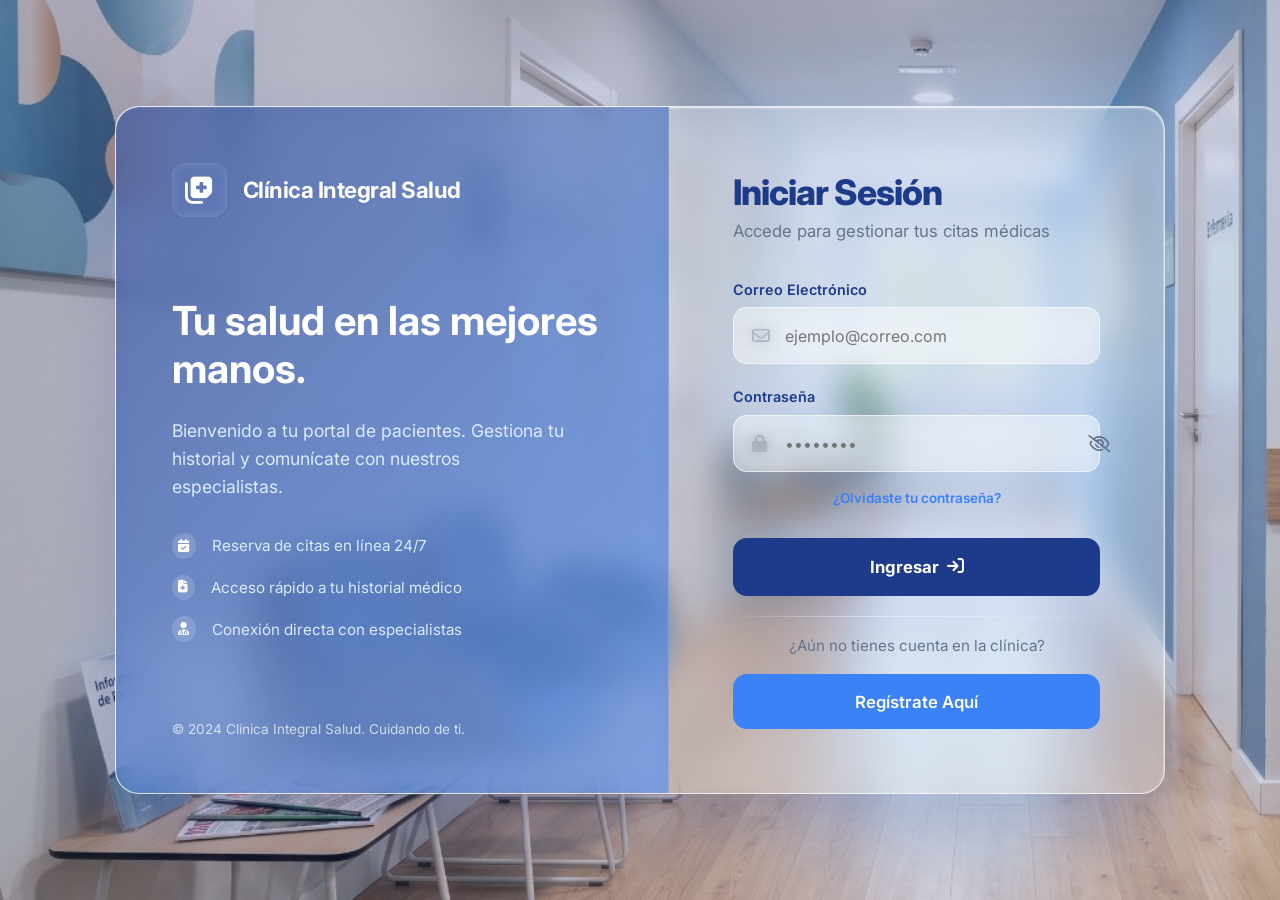
==== frontend/pages/login.html @ 473990a0 "creacion de parte grafica" ====
<!DOCTYPE html>
<html lang="es">
<head>
    <meta charset="UTF-8">
    <meta name="viewport" content="width=device-width, initial-scale=1.0">
    <meta name="description" content="Portal de pacientes para la Clínica Integral Salud. Inicia sesión para gestionar tus citas.">
    <title>Iniciar Sesión - Clínica Integral Salud</title>
    
    <!-- Fuentes de Google: Inter -->
    <link rel="preconnect" href="https://fonts.googleapis.com">
    <link rel="preconnect" href="https://fonts.gstatic.com" crossorigin>
    <link href="https://fonts.googleapis.com/css2?family=Inter:wght@300;400;500;600;700;800&display=swap" rel="stylesheet">
    
    <!-- Iconos FontAwesome -->
    <link rel="stylesheet" href="https://cdnjs.cloudflare.com/ajax/libs/font-awesome/6.4.0/css/all.min.css">
    
    <!-- Estilos -->
    <link rel="stylesheet" href="../css/login.css">
</head>
<body>
    <div class="contenedor-login">
        <div class="tarjeta-login">
            
            <!-- Lado Izquierdo: Branding e Información -->
            <div class="seccion-informacion">
                <div class="marca-clinica">
                    <div class="caja-icono">
                        <i class="fa-solid fa-notes-medical"></i>
                    </div>
                    <h2>Clínica Integral Salud</h2>
                </div>
                
                <div class="contenido-informacion">
                    <h3>Tu salud en las mejores manos.</h3>
                    <p>Bienvenido a tu portal de pacientes. Gestiona tu historial y comunícate con nuestros especialistas.</p>
                    
                    <ul class="lista-caracteristicas">
                        <li>
                            <i class="fa-solid fa-calendar-check"></i>
                            <span>Reserva de citas en línea 24/7</span>
                        </li>
                        <li>
                            <i class="fa-solid fa-file-medical"></i>
                            <span>Acceso rápido a tu historial médico</span>
                        </li>
                        <li>
                            <i class="fa-solid fa-user-doctor"></i>
                            <span>Conexión directa con especialistas</span>
                        </li>
                    </ul>
                </div>
                
                <div class="info-footer">
                    <p>&copy; 2024 Clínica Integral Salud. Cuidando de ti.</p>
                </div>
            </div>
            
            <!-- Lado Derecho: Formulario de Login -->
            <div class="seccion-formulario">
                <div class="form-header">
                    <h2>Iniciar Sesión</h2>
                    <p>Accede para gestionar tus citas médicas</p>
                </div>
                
                <form class="formulario" action="#" method="POST">
                    
                    <!-- Campo: Correo Electrónico -->
                    <div class="grupo-campo">
                        <label for="correo">Correo Electrónico</label>
                        <div class="contenedor-input">
                            <i class="fa-regular fa-envelope"></i>
                            <input type="email" id="correo" placeholder="ejemplo@correo.com" required autocomplete="email">
                        </div>
                    </div>
                    
                    <!-- Campo: Contraseña -->
                    <div class="grupo-campo">
                        <label for="contrasena">Contraseña</label>
                        <div class="contenedor-input">
                            <i class="fa-solid fa-lock"></i>
                            <input type="password" id="contrasena" placeholder="••••••••" required autocomplete="current-password">
                            <button type="button" class="boton-mostrar-clave" aria-label="Mostrar contraseña">
                                <i class="fa-regular fa-eye-slash"></i>
                            </button>
                        </div>
                        <a href="#" class="enlace-olvidaste-clave">¿Olvidaste tu contraseña?</a>
                    </div>
                    
                    <!-- Botón Enviar -->
                    <button type="submit" class="boton-principal">
                        Ingresar <i class="fa-solid fa-arrow-right-to-bracket"></i>
                    </button>
                </form>
                
                <!-- Footer del formulario (Registro) -->
                <div class="form-footer">
                    <p>¿Aún no tienes cuenta en la clínica?</p>
                    <a href="registro.html" class="boton-secundario">Regístrate Aquí</a>
                </div>
            </div>
            
        </div>
    </div>

    <!-- Script de interactividad exclusivo para el inicio de sesión -->
    <script src="../js/login.js"></script>
</body>
</html>
---- frontend/css/login.css ----
:root {
    /* Paleta de colores oficial de la clínica definida en variables en español */
    --azul-primario: #1E3A8A;   /* Color principal para títulos, bordes e identidad institucional */
    --azul-accion: #3B82F6;     /* Color de acento para botones, enlaces e interacciones importantes */
    --azul-destacado: #DBEAFE;  /* Tono suave para resaltar elementos secundarios */
    --azul-fondo: #F0F9FF;      /* Color base de fondo claro */
    --blanco-puro: #FFFFFF;     /* Para fondos planos, texto sobre azul y destellos de cristal */
    --gris-neutro: #64748B;     /* Para textos de apoyo y subtítulos */
    
    --texto-oscuro: #0f172a;    /* Color de texto principal para mantener una excelente legibilidad */
    --sombra-subtil: rgba(30, 58, 138, 0.08); /* Sombra suave institucional */
}

* {
    margin: 0;
    padding: 0;
    box-sizing: border-box;
    font-family: 'Inter', -apple-system, BlinkMacSystemFont, 'Segoe UI', Roboto, Helvetica, Arial, sans-serif;
}

body {
    min-height: 100vh;
    display: flex;
    justify-content: center;
    align-items: center;
    padding: 2rem;
    /* Imagen del pasillo de la clínica combinada con un velo azulino traslúcido para dar profundidad */
    background: linear-gradient(135deg, rgba(30, 58, 138, 0.25) 0%, rgba(59, 130, 246, 0.15) 100%), 
                url('../img/bg-clinic.jpg') no-repeat center center fixed;
    background-size: cover;
}

/* ==========================================================
   Contenedor principal con efecto de Cristal (Glassmorphism)
   ========================================================== */
.contenedor-login {
    width: 100%;
    max-width: 1050px;
    /* Aplicamos un fondo semitransparente con desenfoque de fondo para el efecto de cristal traslúcido */
    background: rgba(255, 255, 255, 0.25);
    backdrop-filter: blur(16px);
    -webkit-backdrop-filter: blur(16px);
    border: 1px solid rgba(255, 255, 255, 0.7);
    border-radius: 24px;
    /* Sombras que aportan volumen y un brillo sutil en el borde superior interno */
    box-shadow: 0 30px 60px rgba(30, 58, 138, 0.18), inset 0 1px 2px rgba(255, 255, 255, 0.8);
    overflow: hidden;
    display: flex;
}

.tarjeta-login {
    display: flex;
    width: 100%;
    min-height: 650px;
}

/* ==========================================================
   Sección Izquierda: Presentación y Beneficios (Cristal Oscuro)
   ========================================================== */
.seccion-informacion {
    flex: 1.2;
    /* Degradado azul semitransparente que armoniza con la foto de fondo */
    background: linear-gradient(135deg, rgba(30, 58, 138, 0.65) 0%, rgba(59, 130, 246, 0.55) 100%);
    backdrop-filter: blur(12px);
    -webkit-backdrop-filter: blur(12px);
    border-right: 1px solid rgba(255, 255, 255, 0.3);
    color: var(--blanco-puro);
    padding: 3.5rem;
    display: flex;
    flex-direction: column;
    justify-content: space-between;
    position: relative;
    overflow: hidden;
}

/* Esferas decorativas de luz para mejorar el contraste de la transparencia */
.seccion-informacion::before {
    content: '';
    position: absolute;
    top: -30%;
    right: -20%;
    width: 400px;
    height: 400px;
    background: radial-gradient(circle, rgba(255, 255, 255, 0.1) 0%, transparent 70%);
    border-radius: 50%;
    z-index: 0;
}

.seccion-informacion::after {
    content: '';
    position: absolute;
    bottom: -10%;
    left: -10%;
    width: 300px;
    height: 300px;
    background: radial-gradient(circle, rgba(219, 234, 254, 0.15) 0%, transparent 60%);
    border-radius: 50%;
    z-index: 0;
}

.marca-clinica, .contenido-informacion, .info-footer {
    position: relative;
    z-index: 1;
}

.marca-clinica {
    display: flex;
    align-items: center;
    gap: 1rem;
}

.caja-icono {
    background: rgba(255, 255, 255, 0.2);
    padding: 0.8rem;
    border-radius: 12px;
    backdrop-filter: blur(4px);
}

.marca-clinica i {
    font-size: 1.8rem;
    color: var(--blanco-puro);
}

.marca-clinica h2 {
    font-weight: 700;
    font-size: 1.4rem;
    letter-spacing: -0.5px;
}

.contenido-informacion {
    margin: auto 0;
}

.contenido-informacion h3 {
    font-size: 2.5rem;
    font-weight: 700;
    line-height: 1.2;
    margin-bottom: 1.5rem;
}

.contenido-informacion p {
    font-size: 1.1rem;
    color: var(--azul-destacado);
    line-height: 1.6;
    max-width: 90%;
}

.lista-caracteristicas {
    margin-top: 2rem;
    list-style: none;
    display: flex;
    flex-direction: column;
    gap: 1rem;
}

.lista-caracteristicas li {
    display: flex;
    align-items: center;
    gap: 1rem;
    font-size: 0.95rem;
    color: var(--azul-destacado);
}

.lista-caracteristicas li i {
    color: var(--blanco-puro);
    background: rgba(255, 255, 255, 0.15);
    padding: 0.4rem;
    border-radius: 50%;
    font-size: 0.8rem;
}

.info-footer p {
    font-size: 0.85rem;
    color: rgba(255, 255, 255, 0.7);
}

/* ==========================================================
   Sección Derecha: Formulario de Acceso de Usuario
   ========================================================== */
.seccion-formulario {
    flex: 1;
    padding: 4rem;
    display: flex;
    flex-direction: column;
    justify-content: center;
    /* Mantenemos el fondo transparente para dejar lucir la textura de cristal */
    background-color: transparent;
}

.form-header {
    margin-bottom: 2.5rem;
}

.form-header h2 {
    color: var(--azul-primario);
    font-size: 2.2rem;
    font-weight: 800;
    margin-bottom: 0.5rem;
    letter-spacing: -1px;
}

.form-header p {
    color: var(--gris-neutro);
    font-size: 1.05rem;
}

.formulario {
    display: flex;
    flex-direction: column;
    gap: 1.5rem;
}

.grupo-campo {
    display: flex;
    flex-direction: column;
    gap: 0.6rem;
}

.grupo-campo label {
    color: var(--azul-primario);
    font-size: 0.9rem;
    font-weight: 600;
}

.contenedor-input {
    position: relative;
    display: flex;
    align-items: center;
}

.contenedor-input i:first-child {
    position: absolute;
    left: 1.2rem;
    color: var(--gris-neutro);
    font-size: 1.1rem;
    transition: color 0.3s ease;
}

.contenedor-input input {
    width: 100%;
    /* Reservamos espacio a la derecha para que el ícono del ojo no interfiera al escribir */
    padding: 1.1rem 3.5rem 1.1rem 3.2rem;
    border: 1.5px solid rgba(255, 255, 255, 0.6);
    border-radius: 14px;
    font-size: 1rem;
    color: var(--texto-oscuro);
    transition: all 0.3s ease;
    /* Fondo estilo cristal traslúcido para cada campo */
    background-color: rgba(255, 255, 255, 0.35);
    backdrop-filter: blur(8px);
}

/* Efectos al enfocar o pasar el cursor por las cajas de texto */
.contenedor-input input:focus {
    outline: none;
    border-color: var(--azul-accion);
    background-color: rgba(255, 255, 255, 0.9);
    box-shadow: 0 0 0 4px rgba(59, 130, 246, 0.15);
}

.contenedor-input input:hover:not(:focus) {
    border-color: #B2CCF7;
}

/* Cambiamos el color del ícono izquierdo al hacer foco en la caja */
.contenedor-input:has(input:focus) i:first-child {
    color: var(--azul-accion);
}

/* Botón interactivo para mostrar u ocultar la contraseña */
.boton-mostrar-clave {
    position: absolute;
    right: 15px;
    background: none;
    border: none;
    color: var(--gris-neutro);
    cursor: pointer;
    font-size: 1.1rem;
    padding: 0.5rem;
    transition: color 0.2s ease;
    z-index: 5;
    display: flex;
    align-items: center;
    justify-content: center;
}

.boton-mostrar-clave:hover {
    color: var(--azul-primario);
}

/* Enlace centrado para recuperación de clave */
.enlace-olvidaste-clave {
    align-self: center;
    color: var(--azul-accion);
    text-decoration: none;
    font-size: 0.85rem;
    font-weight: 600;
    margin-top: 0.5rem;
    transition: color 0.3s ease;
}

.enlace-olvidaste-clave:hover {
    color: var(--azul-primario);
    text-decoration: underline;
}

/* ==========================================================
   Botones Principales y de Acción
   ========================================================== */
.boton-principal {
    background-color: var(--azul-primario);
    color: var(--blanco-puro);
    border: none;
    padding: 1.2rem;
    border-radius: 14px;
    font-size: 1.05rem;
    font-weight: 700;
    cursor: pointer;
    transition: transform 0.2s ease, box-shadow 0.2s ease, background-color 0.3s ease;
    margin-top: 0.5rem;
    display: flex;
    justify-content: center;
    align-items: center;
    gap: 0.5rem;
}

.boton-principal:hover {
    background-color: #152c69;
    transform: translateY(-3px);
    box-shadow: 0 10px 20px rgba(30, 58, 138, 0.25);
}

.boton-principal:active {
    transform: translateY(0);
}

.form-footer {
    margin-top: 2.5rem;
    text-align: center;
    position: relative;
}

.form-footer::before {
    content: '';
    position: absolute;
    top: -1.25rem;
    left: 0;
    right: 0;
    height: 1px;
    background: linear-gradient(90deg, transparent, var(--azul-destacado), transparent);
}

.form-footer p {
    color: var(--gris-neutro);
    font-size: 0.95rem;
    margin-bottom: 1.2rem;
}

.boton-secundario {
    display: inline-block;
    width: 100%;
    background-color: var(--azul-accion);
    color: var(--blanco-puro);
    text-decoration: none;
    padding: 1.1rem;
    border-radius: 14px;
    font-size: 1.05rem;
    font-weight: 600;
    transition: all 0.3s ease;
    text-align: center;
}

.boton-secundario:hover {
    background-color: #2563EB;
    transform: translateY(-3px);
    box-shadow: 0 10px 20px rgba(59, 130, 246, 0.25);
}

/* ==========================================================
   Adaptación para Pantallas Pequeñas (Móviles y Tablets)
   ========================================================== */
@media (max-width: 900px) {
    .contenedor-login {
        max-width: 600px;
    }

    .tarjeta-login {
        flex-direction: column;
    }
    
    .seccion-informacion {
        flex: none;
        padding: 3rem;
        min-height: auto;
    }
    
    .contenido-informacion h3 {
        font-size: 2rem;
        margin-top: 2rem;
    }

    .lista-caracteristicas {
        display: none; /* Ocultamos los detalles en móviles para que sea fácil desplazarse */
    }
    
    .seccion-formulario {
        padding: 3rem;
    }
}

@media (max-width: 480px) {
    body {
        padding: 1rem;
    }

    .seccion-informacion {
        padding: 2rem;
    }

    .seccion-formulario {
        padding: 2rem;
    }
}
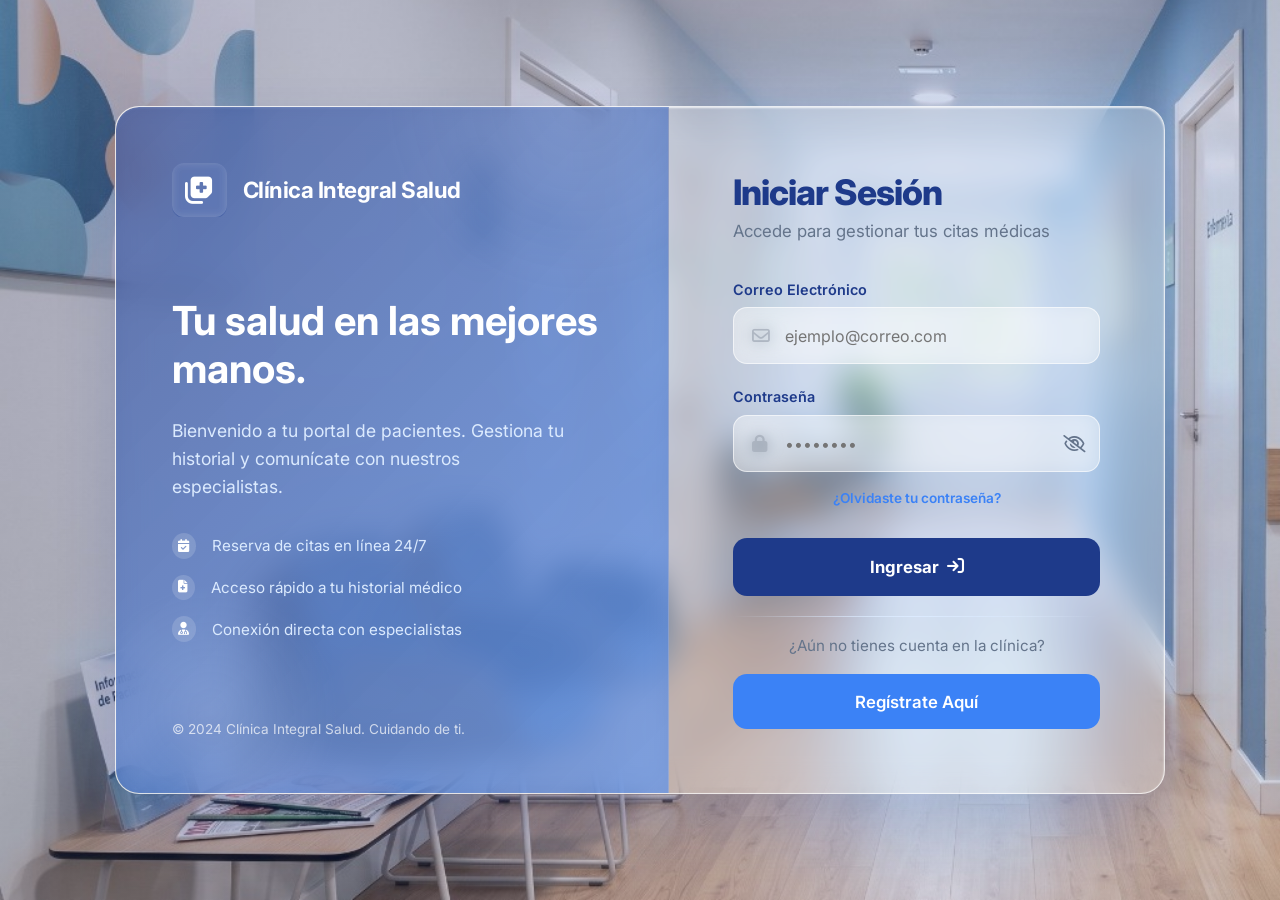
==== commit 9e3d1703: "frontend de la parte de login" ====
--- a/frontend/pages/login.html
+++ b/frontend/pages/login.html
@@ -62,7 +62,7 @@
                     <p>Accede para gestionar tus citas médicas</p>
                 </div>
                 
-                <form class="formulario" action="#" method="POST">
+                <form id="formularioLogin" class="formulario" action="#" method="POST">
                     
                     <!-- Campo: Correo Electrónico -->
                     <div class="grupo-campo">
@@ -90,6 +90,8 @@
                     <button type="submit" class="boton-principal">
                         Ingresar <i class="fa-solid fa-arrow-right-to-bracket"></i>
                     </button>
+                    <!-- Contenedor para mensajes de error -->
+                    <p id="mensajeError" style="color: #ef4444; font-size: 0.9rem; text-align: center; display: none; margin-top: 10px;"></p>
                 </form>
                 
                 <!-- Footer del formulario (Registro) -->
--- a/frontend/css/login.css
+++ b/frontend/css/login.css
@@ -1,14 +1,22 @@
 :root {
     /* Paleta de colores oficial de la clínica definida en variables en español */
-    --azul-primario: #1E3A8A;   /* Color principal para títulos, bordes e identidad institucional */
-    --azul-accion: #3B82F6;     /* Color de acento para botones, enlaces e interacciones importantes */
-    --azul-destacado: #DBEAFE;  /* Tono suave para resaltar elementos secundarios */
-    --azul-fondo: #F0F9FF;      /* Color base de fondo claro */
-    --blanco-puro: #FFFFFF;     /* Para fondos planos, texto sobre azul y destellos de cristal */
-    --gris-neutro: #64748B;     /* Para textos de apoyo y subtítulos */
-    
-    --texto-oscuro: #0f172a;    /* Color de texto principal para mantener una excelente legibilidad */
-    --sombra-subtil: rgba(30, 58, 138, 0.08); /* Sombra suave institucional */
+    --azul-primario: #1E3A8A;
+    /* Color principal para títulos, bordes e identidad institucional */
+    --azul-accion: #3B82F6;
+    /* Color de acento para botones, enlaces e interacciones importantes */
+    --azul-destacado: #DBEAFE;
+    /* Tono suave para resaltar elementos secundarios */
+    --azul-fondo: #F0F9FF;
+    /* Color base de fondo claro */
+    --blanco-puro: #FFFFFF;
+    /* Para fondos planos, texto sobre azul y destellos de cristal */
+    --gris-neutro: #64748B;
+    /* Para textos de apoyo y subtítulos */
+
+    --texto-oscuro: #0f172a;
+    /* Color de texto principal para mantener una excelente legibilidad */
+    --sombra-subtil: rgba(30, 58, 138, 0.08);
+    /* Sombra suave institucional */
 }
 
 * {
@@ -25,8 +33,8 @@
     align-items: center;
     padding: 2rem;
     /* Imagen del pasillo de la clínica combinada con un velo azulino traslúcido para dar profundidad */
-    background: linear-gradient(135deg, rgba(30, 58, 138, 0.25) 0%, rgba(59, 130, 246, 0.15) 100%), 
-                url('../img/bg-clinic.jpg') no-repeat center center fixed;
+    background: linear-gradient(135deg, rgba(30, 58, 138, 0.25) 0%, rgba(59, 130, 246, 0.15) 100%),
+        url('../img/bg-clinic.jpg') no-repeat center center fixed;
     background-size: cover;
 }
 
@@ -98,7 +106,9 @@
     z-index: 0;
 }
 
-.marca-clinica, .contenido-informacion, .info-footer {
+.marca-clinica,
+.contenido-informacion,
+.info-footer {
     position: relative;
     z-index: 1;
 }
@@ -267,10 +277,19 @@
     color: var(--azul-accion);
 }
 
+/* Ocultar el ícono de ojo nativo del navegador (Especialmente en Edge/Internet Explorer) */
+.contenedor-input input[type="password"]::-ms-reveal,
+.contenedor-input input[type="password"]::-ms-clear {
+    display: none;
+}
+
+
 /* Botón interactivo para mostrar u ocultar la contraseña */
 .boton-mostrar-clave {
     position: absolute;
-    right: 15px;
+    right: 40px;
+    top: 50%;
+    transform: translateY(-50%);
     background: none;
     border: none;
     color: var(--gris-neutro);
@@ -387,22 +406,23 @@
     .tarjeta-login {
         flex-direction: column;
     }
-    
+
     .seccion-informacion {
         flex: none;
         padding: 3rem;
         min-height: auto;
     }
-    
+
     .contenido-informacion h3 {
         font-size: 2rem;
         margin-top: 2rem;
     }
 
     .lista-caracteristicas {
-        display: none; /* Ocultamos los detalles en móviles para que sea fácil desplazarse */
-    }
-    
+        display: none;
+        /* Ocultamos los detalles en móviles para que sea fácil desplazarse */
+    }
+
     .seccion-formulario {
         padding: 3rem;
     }
@@ -420,4 +440,4 @@
     .seccion-formulario {
         padding: 2rem;
     }
-}
+}
